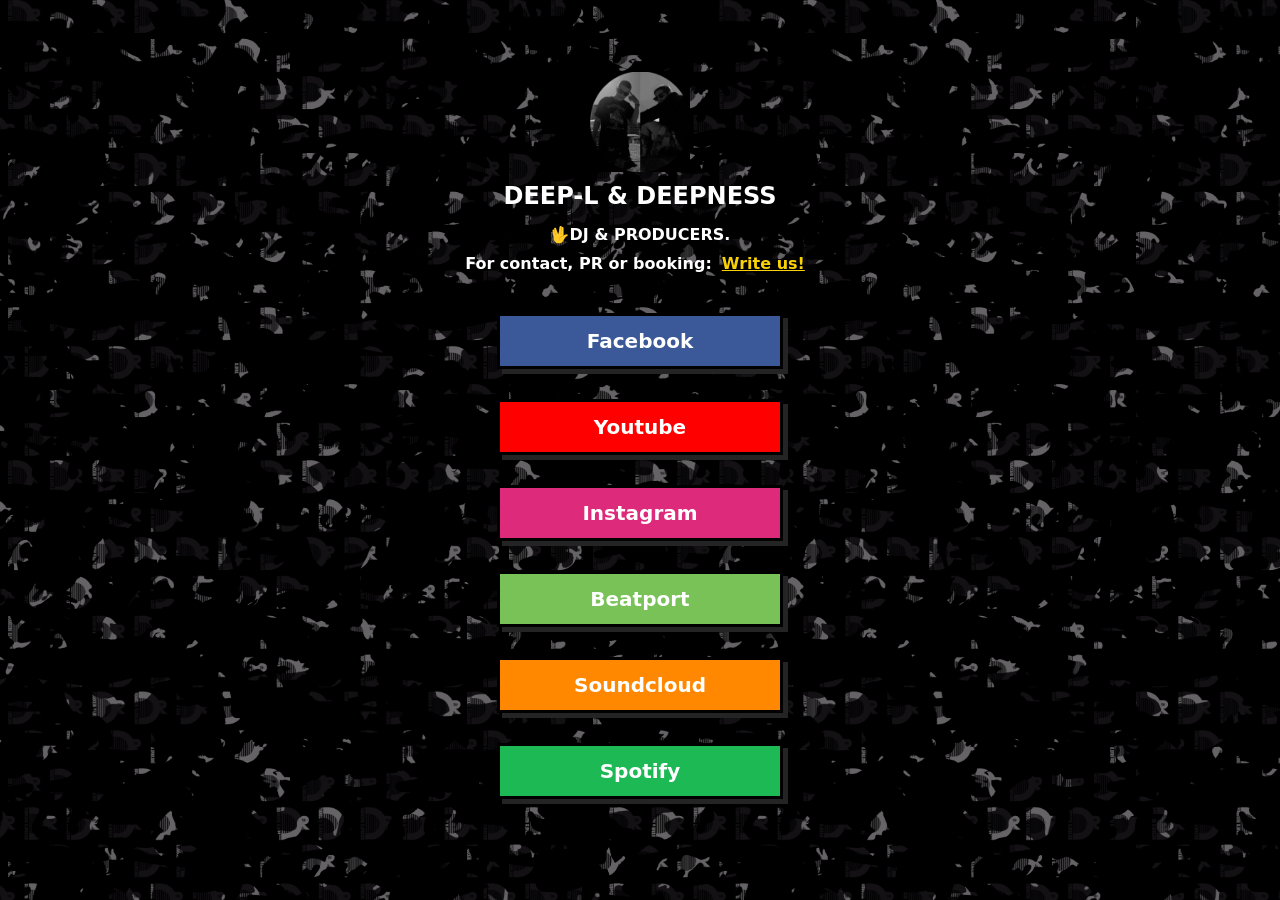
==== index.html @ 165899c6 "Update index.html" ====
<!DOCTYPE html>
<html lang="en">
<head>
  <meta charset="UTF-8">
  <meta http-equiv="X-UA-Compatible" content="IE=edge">
  <meta name="viewport" content="width=device-width, initial-scale=1.0">
  <meta name="description" content="Deep-L & Deepness - A briefcase full of deep dark.">
  <meta name="keywords" content="Deep-L & Deepness, dark progressive, deep dark progressive, progressive house, Distants Records, moshic, breeder, quivver, echomen, Way Out West, Steve Lawler, Satoshi Tomiie, Trendroid, John Creamer & Stephane , Lexicon Avenue, Phil k, Nugen, Luzon, Andrew K, Deep Dish, Thomas Penton, Mainline, Gary Dubbs, Jas, Weekend World, PQM, Prince Quick Mix, Martin Garcia, underground label, music for sick people album, the power back album, the beginning album, Blood sweat & tears album ">
  <meta name="author" content="Deep-L & Deepness">
  <link href="styles.css" rel="stylesheet"/>
  <title>DEEP-L & DEEPNESS</title>
  <link rel="icon" href="images/favicon.ico" type="image/x-icon">
</head>
<body>
  <main>
    <img src="./images/D+Dlogo.jpg" alt="profile" class="profile-image" />
    <h1 class="profile-name"><b>DEEP-L & DEEPNESS</b></h1>
    <p class="summary">🖖<b>DJ & PRODUCERS.</b> 
      <section class="about">
        <span class="about__title">For contact, PR or booking:</span>
        <ul class="about__list">
          <li><a href="mailto:info@distantsrecords.com"><b>Write us!</b></a></li>
      </section>
        <ul class="list-links2">
          <li><a href="https://www.facebook.com/deepldeepness" target="_blank">Facebook</a></li>
          <li><a href="https://www.youtube.com/DeepLandDeepness" target="_blank">Youtube</a></li>
          <li><a href="https://instagram.com/deepl&deepness/" target="_blank">Instagram</a></li>
          <li><a href="https://www.beatport.com/artist/deep-l-deepness/255630" target="_blank">Beatport</a></li>
          <li><a href="https://soundcloud.com/deepl-deepness/" target="_blank">Soundcloud</a></li> 
          <li><a href="https://open.spotify.com/intl-es/artist/1QDL7LPEvwzKPNEsZAOoVT" target="_blank">Spotify</a></li> 
  </main>
</body>
</html>
---- styles.css ----
:root {
  --title-color: #ffffff;
  --text-color: #ffffff;
  --text-color2: #f8d106;
  --text-color3: #000000;
  --box-color: #252424;
}

* {
  padding: 0;
  margin: 0;
}

body {
  background-image: url('images/DistantsRecords-Wallpaper.png');
  background-size: cover;
  background-repeat: no-repeat;
  background-position: center;
  font-family: system-ui, -apple-system, BlinkMacSystemFont, 'Segoe UI', Roboto, Oxygen, Ubuntu, Cantarell, 'Open Sans', 'Helvetica Neue', sans-serif;
}

main {
  display: flex;
  justify-content: center;
  align-items: center;
  flex-direction: column;
  width: calc(100% - 40px);
  min-height: calc(100vh - 40px);
  padding: 20px;
}

.profile-image {
  width: 100px;
  height: 100px;
  object-fit: cover;
}

.profile-name {
  margin-top: 10px;
  font-size: 24px;
  color: var(--title-color);
}

.summary {
  color: var(--text-color);
  font-weight: 100;
  margin-top: 15px;
  text-align: center;
}

.about {
  display: flex;
  margin-top: 10px;
}

.about__title {
  color: var(--title-color);
  font-weight: 600;
}
.about__list {
  display: flex;
  margin-left: 10px;
  list-style: none;
  font-weight: 100;
}

.about__list > li {
  margin-right: 10px;
}

.about__list > li > a {
  color: var(--text-color2);
  transition: all .3s;
}

.about__list > li:hover > a {
  color: rgb(255, 255, 255);
}

.list-links2 {
  margin-top: 40px;
  list-style: none;
}

.list-links2 > li {
  display: flex;
  justify-content: center;
  align-items: center;
  width: 280px;
  height: 50px;
  margin-bottom: 30px;
  border: 3px solid var(--text-color3);
  box-shadow: 5px 5px var(--box-color);
  cursor: pointer;
  transition: all .3s;
}

.list-links2 > li:nth-child(1) {
  background-color: #3b5998;
}
.list-links2 > li:nth-child(2) {
  background-color: #FF0000;
}
.list-links2 > li:nth-child(3) {
  background-color: #DD2A7B;
}
.list-links2 > li:nth-child(4) {
  background-color: #78C257;
}
.list-links2 > li:nth-child(5) {
  background-color: #ff8800;
}
.list-links2 > li:nth-child(6) {
  background-color: #1DB954;
}

.list-links2 > li > a {
  text-decoration: none;
  color: var(--title-color);
  font-weight: 700;
  font-size: 20px;
}

.list-links2 > li:hover {
  transform: translate(-5px, -5px);
}

@media screen and (max-width: 300px) {
  .list-links {
    width: 100%;
  }
  .list-links > li {
    width: 100%;
  }
}
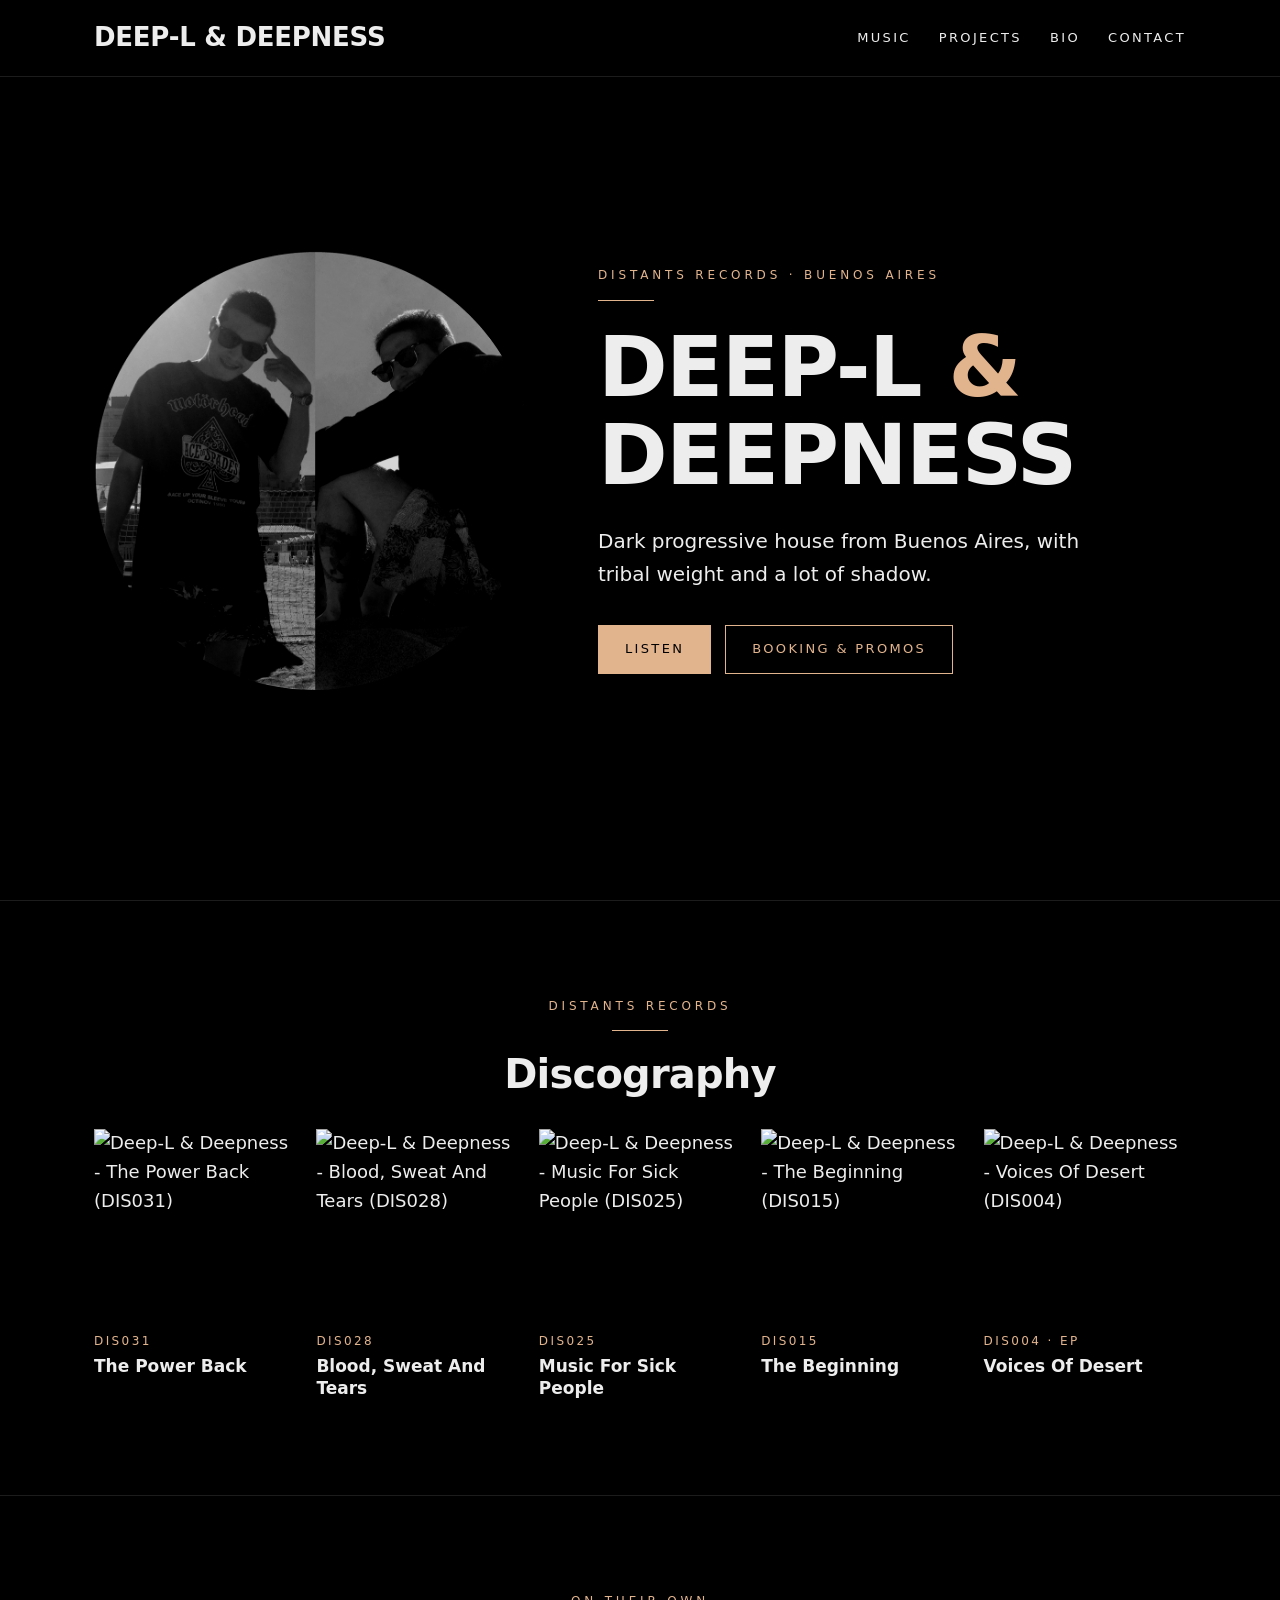
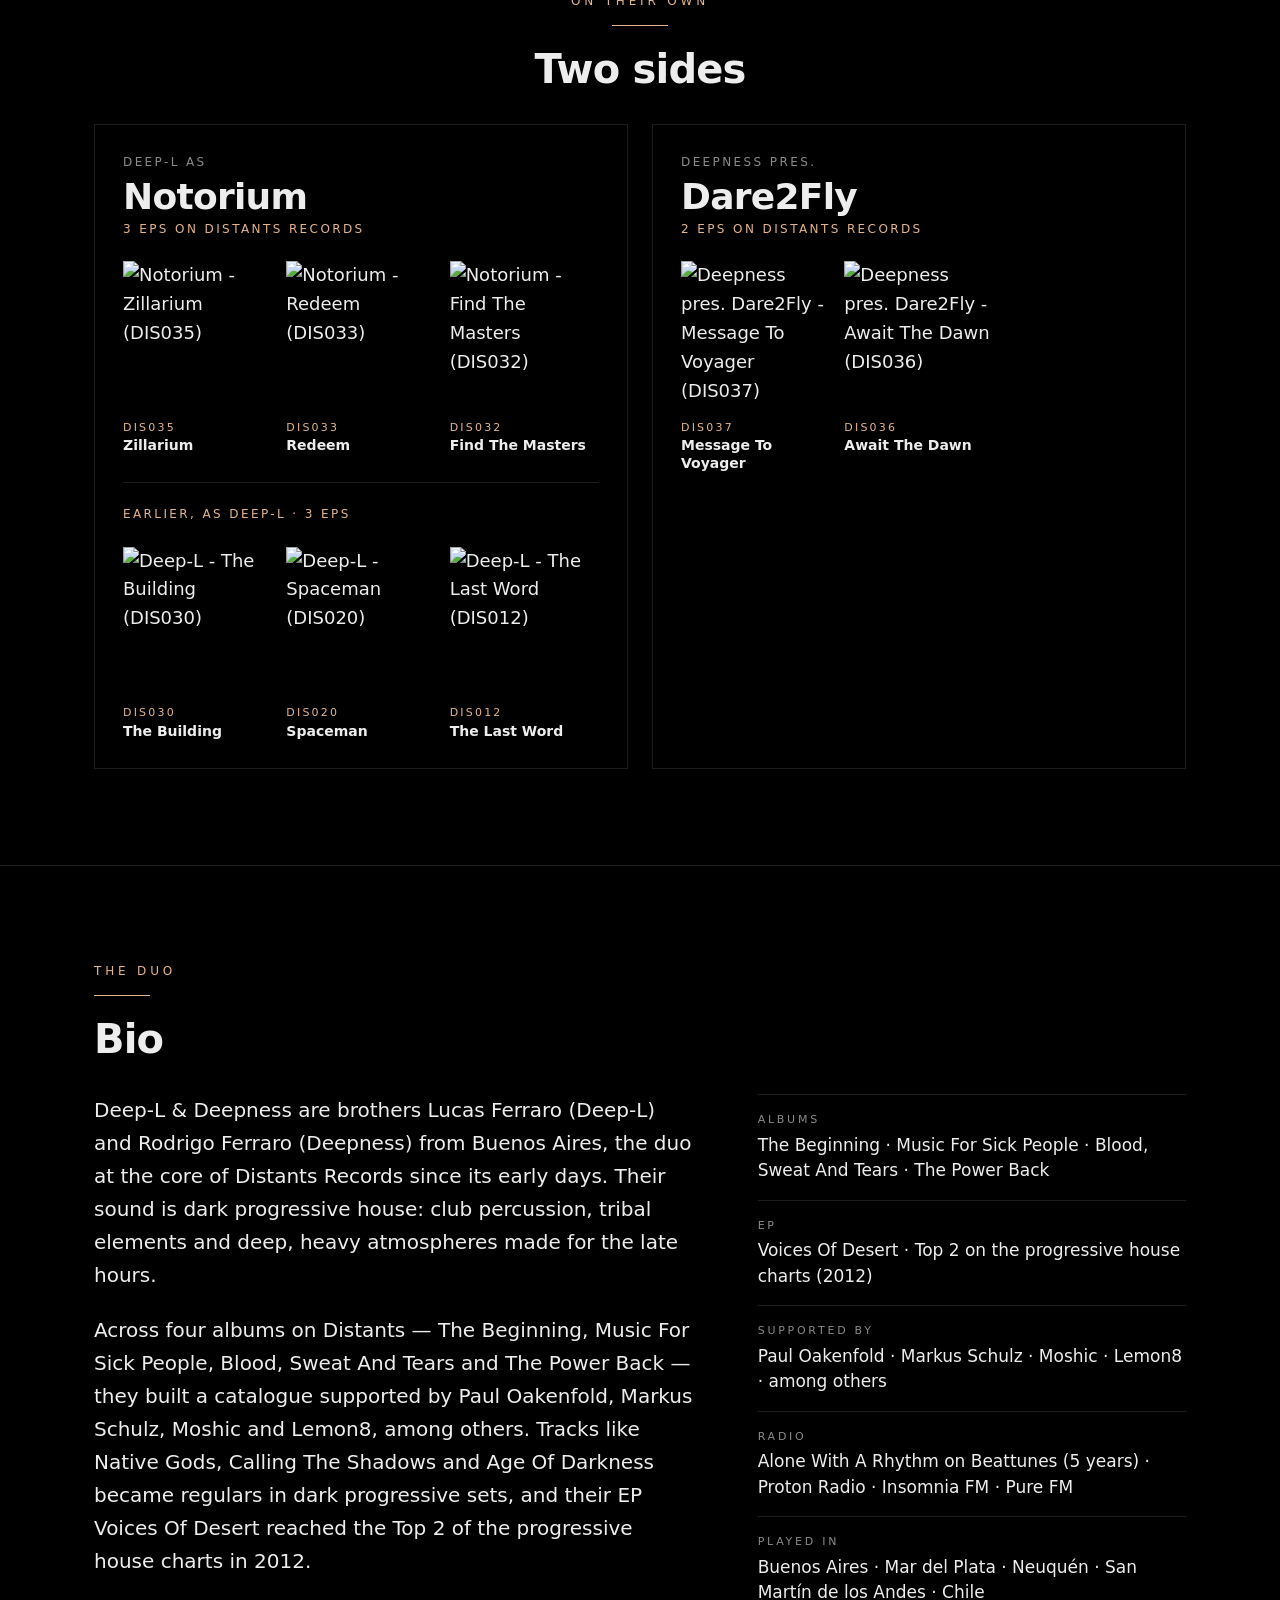
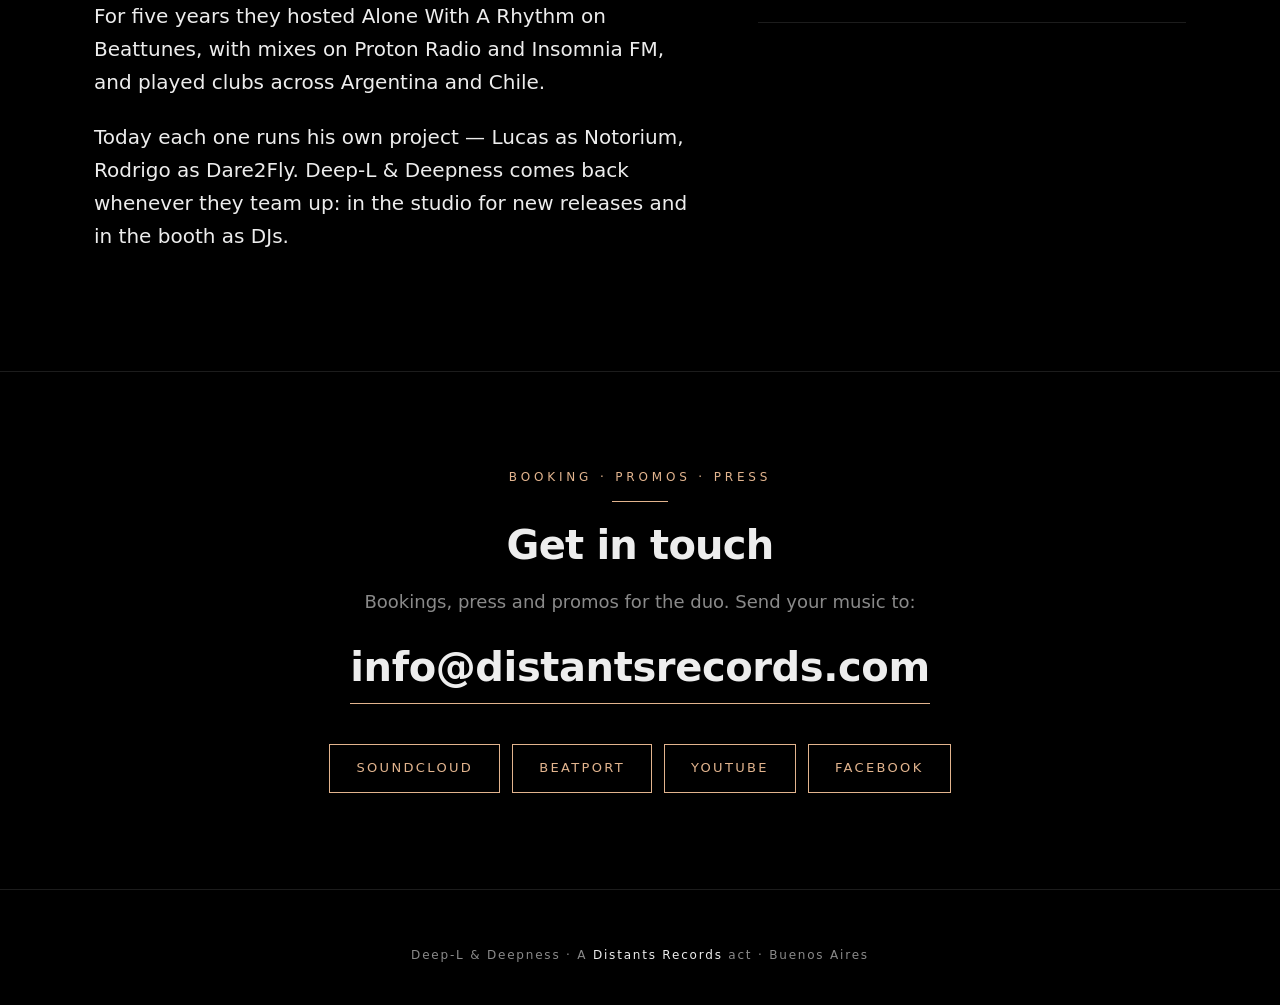
==== commit f4b32d51: "newsite2026" ====
--- a/index.html
+++ b/index.html
@@ -1,33 +1,332 @@
-<!DOCTYPE html>
-<html lang="en">
-<head>
-  <meta charset="UTF-8">
-  <meta http-equiv="X-UA-Compatible" content="IE=edge">
-  <meta name="viewport" content="width=device-width, initial-scale=1.0">
-  <meta name="description" content="Deep-L & Deepness - A briefcase full of deep dark.">
-  <meta name="keywords" content="Deep-L & Deepness, dark progressive, deep dark progressive, progressive house, Distants Records, moshic, breeder, quivver, echomen, Way Out West, Steve Lawler, Satoshi Tomiie, Trendroid, John Creamer & Stephane , Lexicon Avenue, Phil k, Nugen, Luzon, Andrew K, Deep Dish, Thomas Penton, Mainline, Gary Dubbs, Jas, Weekend World, PQM, Prince Quick Mix, Martin Garcia, underground label, music for sick people album, the power back album, the beginning album, Blood sweat & tears album ">
-  <meta name="author" content="Deep-L & Deepness">
-  <link href="styles.css" rel="stylesheet"/>
-  <title>DEEP-L & DEEPNESS</title>
-  <link rel="icon" href="images/favicon.ico" type="image/x-icon">
-</head>
-<body>
-  <main>
-    <img src="./images/D+Dlogo.jpg" alt="profile" class="profile-image" />
-    <h1 class="profile-name"><b>DEEP-L & DEEPNESS</b></h1>
-    <p class="summary">🖖<b>DJ & PRODUCERS.</b> 
-      <section class="about">
-        <span class="about__title">For contact, PR or booking:</span>
-        <ul class="about__list">
-          <li><a href="mailto:info@distantsrecords.com"><b>Write us!</b></a></li>
-      </section>
-        <ul class="list-links2">
-          <li><a href="https://www.facebook.com/deepldeepness" target="_blank">Facebook</a></li>
-          <li><a href="https://www.youtube.com/DeepLandDeepness" target="_blank">Youtube</a></li>
-          <li><a href="https://instagram.com/deepl&deepness/" target="_blank">Instagram</a></li>
-          <li><a href="https://www.beatport.com/artist/deep-l-deepness/255630" target="_blank">Beatport</a></li>
-          <li><a href="https://soundcloud.com/deepl-deepness/" target="_blank">Soundcloud</a></li> 
-          <li><a href="https://open.spotify.com/intl-es/artist/1QDL7LPEvwzKPNEsZAOoVT" target="_blank">Spotify</a></li> 
-  </main>
-</body>
-</html>
+<!DOCTYPE html>
+<html lang="en">
+<head>
+<meta charset="UTF-8">
+<meta name="viewport" content="width=device-width, initial-scale=1">
+<title>Deep-L &amp; Deepness &ndash; Dark progressive house from Buenos Aires</title>
+<meta name="description" content="Deep-L &amp; Deepness are brothers Lucas and Rodrigo Ferraro. Dark progressive house from Buenos Aires. Four albums on Distants Records. Booking: info@distantsrecords.com">
+<meta name="author" content="Deep-L &amp; Deepness">
+<link rel="canonical" href="https://dd.distantsrecords.com/">
+<meta name="robots" content="index, follow">
+<meta name="theme-color" content="#000000">
+<meta property="og:type" content="profile">
+<meta property="og:site_name" content="Deep-L &amp; Deepness">
+<meta property="og:title" content="Deep-L &amp; Deepness &ndash; Dark progressive house from Buenos Aires">
+<meta property="og:description" content="Brothers Lucas and Rodrigo Ferraro. Four albums on Distants Records.">
+<meta property="og:url" content="https://dd.distantsrecords.com/">
+<meta property="og:image" content="https://dd.distantsrecords.com/images/og-dd.jpg">
+<meta property="og:image:width" content="1200">
+<meta property="og:image:height" content="630">
+<meta name="twitter:card" content="summary_large_image">
+<link rel="icon" href="images/favicon.ico" type="image/x-icon">
+
+<!-- Google tag (gtag.js) -->
+<script async src="https://www.googletagmanager.com/gtag/js?id=G-Q81Y8JJ5DK"></script>
+<script>
+  window.dataLayer = window.dataLayer || [];
+  function gtag(){dataLayer.push(arguments);}
+  gtag('js', new Date());
+  gtag('config', 'G-Q81Y8JJ5DK');
+</script>
+<!-- Google Tag Manager -->
+<script>(function(w,d,s,l,i){w[l]=w[l]||[];w[l].push({'gtm.start':
+new Date().getTime(),event:'gtm.js'});var f=d.getElementsByTagName(s)[0],
+j=d.createElement(s),dl=l!='dataLayer'?'&l='+l:'';j.async=true;j.src=
+'https://www.googletagmanager.com/gtm.js?id='+i+dl;f.parentNode.insertBefore(j,f);
+})(window,document,'script','dataLayer','GTM-TT899DJW');</script>
+<!-- End Google Tag Manager -->
+
+<script type="application/ld+json">
+{
+ "@context": "https://schema.org",
+ "@type": "MusicGroup",
+ "@id": "https://dd.distantsrecords.com/#duo",
+ "name": "Deep-L & Deepness",
+ "url": "https://dd.distantsrecords.com/",
+ "image": "https://dd.distantsrecords.com/images/og-dd.jpg",
+ "genre": ["Progressive House", "Dark Progressive"],
+ "foundingLocation": {"@type": "Place", "name": "Buenos Aires, Argentina"},
+ "email": "info@distantsrecords.com",
+ "member": [
+  {"@type": "Person", "name": "Lucas Ferraro", "alternateName": ["Deep-L", "Notorium"]},
+  {"@type": "Person", "name": "Rodrigo Ferraro", "alternateName": ["Deepness", "Dare2Fly"]}
+ ],
+ "recordLabel": {"@type": "Organization", "name": "Distants Records", "url": "https://www.distantsrecords.com/"},
+ "album": [
+  {"@type": "MusicAlbum", "name": "The Power Back", "url": "https://distantsrecords.bandcamp.com/album/the-power-back"},
+  {"@type": "MusicAlbum", "name": "Blood, Sweat And Tears", "url": "https://distantsrecords.bandcamp.com/album/blood-sweat-and-tears"},
+  {"@type": "MusicAlbum", "name": "Music For Sick People", "url": "https://distantsrecords.bandcamp.com/album/music-for-sick-people"},
+  {"@type": "MusicAlbum", "name": "The Beginning", "url": "https://distantsrecords.bandcamp.com/album/the-beginning"},
+  {"@type": "MusicAlbum", "name": "Voices Of Desert", "albumReleaseType": "https://schema.org/EPRelease", "url": "https://distantsrecords.bandcamp.com/album/voices-of-desert"}
+ ],
+ "sameAs": [
+  "https://www.facebook.com/deepldeepness",
+  "https://www.youtube.com/deeplanddeepness",
+  "https://www.beatport.com/artist/deep-l-and-deepness/255630",
+  "https://soundcloud.com/deepl-deepness"
+ ]
+}
+</script>
+
+<style>
+@font-face{font-family:"Plain";src:url("https://www.distantsrecords.com/fonts/Plain-Light.woff2") format("woff2");font-weight:100 300;font-display:swap}
+@font-face{font-family:"Plain";src:url("https://www.distantsrecords.com/fonts/Plain-Regular.woff2") format("woff2");font-weight:400;font-display:swap}
+@font-face{font-family:"Plain";src:url("https://www.distantsrecords.com/fonts/Plain-Bold.woff2") format("woff2");font-weight:700;font-display:swap}
+:root{--bg:#000;--fg:#EDEDED;--kraft:#E2B48E;--gray:#8A8A8A;--line:#1c1c1c}
+*{box-sizing:border-box;margin:0;padding:0}
+html{scroll-behavior:smooth}
+body{background:var(--bg);color:var(--fg);font-family:"Plain",system-ui,-apple-system,"Segoe UI",Roboto,sans-serif;font-weight:300;font-size:18px;line-height:1.6;-webkit-font-smoothing:antialiased}
+a{color:inherit;text-decoration:none}
+img{display:block;max-width:100%;height:auto}
+.sr-only{position:absolute;width:1px;height:1px;overflow:hidden;clip:rect(0,0,0,0);white-space:nowrap}
+.wrap{max-width:1140px;margin:0 auto;padding:0 24px}
+a:focus-visible,button:focus-visible{outline:1px solid var(--kraft);outline-offset:4px}
+
+/* nav */
+nav{position:fixed;top:0;left:0;right:0;z-index:10;background:rgba(0,0,0,.92);backdrop-filter:blur(6px);border-bottom:1px solid var(--line)}
+nav .wrap{display:flex;align-items:center;justify-content:space-between;height:76px;gap:16px}
+.brand{font-weight:700;font-size:26px;letter-spacing:-.01em;white-space:nowrap}
+.nav-links{display:flex;gap:28px;font-size:13px;letter-spacing:.18em;text-transform:uppercase}
+.nav-links a{color:var(--fg);transition:color .2s}
+.nav-links a:hover{color:var(--kraft)}
+@media (max-width:640px){.nav-links{gap:16px;font-size:11px;letter-spacing:.14em}.brand{font-size:19px}}
+@media (max-width:420px){.nav-links a.hide-sm{display:none}.brand{font-size:17px}}
+
+/* type system */
+.meta{color:var(--kraft);font-size:12px;letter-spacing:.32em;text-transform:uppercase;margin:0 0 14px}
+.rule{height:1px;width:56px;background:var(--kraft);margin:0 0 22px}
+.center{text-align:center}.center .rule{margin-left:auto;margin-right:auto}
+h1,h2{font-weight:700;letter-spacing:-.02em;line-height:1.05;color:var(--fg)}
+h2{font-size:40px;margin:0 0 34px}
+@media (max-width:767px){.meta{font-size:10px;letter-spacing:.25em}h2{font-size:30px}body{font-size:17px}}
+
+section{padding:96px 0;border-top:1px solid var(--line)}
+@media (max-width:767px){section{padding:64px 0}}
+
+/* buttons */
+.btns{display:flex;gap:14px;flex-wrap:wrap}
+.btn{display:inline-block;border:1px solid var(--kraft);color:var(--kraft);font-size:13px;font-weight:400;letter-spacing:.18em;text-transform:uppercase;padding:13px 26px;transition:background .2s,color .2s,border-color .2s}
+.btn:hover,.btn:focus-visible{background:var(--kraft);color:#000}
+.btn.fill{background:var(--kraft);color:#000}
+.btn.fill:hover,.btn.fill:focus-visible{background:var(--fg);border-color:var(--fg)}
+
+/* hero */
+.hero{min-height:100vh;display:flex;align-items:center;padding:112px 0 72px;border-top:0}
+.hero .wrap{display:grid;grid-template-columns:minmax(0,440px) minmax(0,1fr);gap:64px;align-items:center}
+.hero-photo{width:100%;aspect-ratio:1;border-radius:50%;object-fit:cover;filter:grayscale(1) contrast(1.05)}
+.hero h1{font-size:clamp(44px,7vw,84px);text-transform:uppercase;margin:0 0 26px;text-wrap:balance}
+.hero h1 .amp{color:var(--kraft)}
+.lead{font-size:20px;line-height:1.65;max-width:520px;margin:0 0 34px}
+@media (max-width:860px){
+ .hero .wrap{grid-template-columns:1fr;gap:36px;text-align:center}
+ .hero-photo{max-width:300px;margin:0 auto}
+ .hero .rule{margin-left:auto;margin-right:auto}
+ .lead{margin-left:auto;margin-right:auto;font-size:17px}
+ .hero .btns{justify-content:center}
+}
+@media (max-width:575px){.hero .btn{width:100%;max-width:280px;text-align:center}}
+
+/* releases */
+.grid{display:grid;grid-template-columns:repeat(5,1fr);gap:20px}
+@media (max-width:991px){.grid{grid-template-columns:repeat(3,1fr)}}
+@media (max-width:640px){.grid{grid-template-columns:repeat(2,1fr)}}
+@media (max-width:420px){.grid{gap:14px}}
+.rel img{width:100%;aspect-ratio:1;object-fit:cover;transition:transform .25s}
+.rel:hover img{transform:translateY(-4px)}
+.rel-meta{border-top:1px solid var(--kraft);margin-top:12px;padding-top:10px}
+.rel-cat{display:block;color:var(--kraft);font-size:12px;letter-spacing:.2em}
+.rel-title{display:block;font-weight:700;font-size:17px;line-height:1.3;margin-top:4px}
+.rel:hover .rel-title{color:var(--kraft)}
+
+/* solo */
+.solo{display:grid;grid-template-columns:1fr 1fr;gap:24px}
+@media (max-width:860px){.solo{grid-template-columns:1fr}}
+.path{border:1px solid var(--line);padding:28px}
+.path .who{display:block;color:var(--gray);font-size:12px;letter-spacing:.2em;text-transform:uppercase}
+.path .name{font-weight:700;font-size:36px;line-height:1.05;letter-spacing:-.02em;margin:6px 0 4px}
+.path .count{color:var(--kraft);font-size:12px;letter-spacing:.2em;text-transform:uppercase;margin:0 0 22px}
+.minis{display:grid;grid-template-columns:repeat(3,1fr);gap:14px}
+.mini img{width:100%;aspect-ratio:1;object-fit:cover;transition:transform .25s}
+.mini:hover img{transform:translateY(-3px)}
+.mini-cat{display:block;color:var(--kraft);font-size:11px;letter-spacing:.2em;margin-top:8px}
+.mini-title{display:block;font-weight:700;font-size:14px;line-height:1.3}
+.mini:hover .mini-title{color:var(--kraft)}
+.path .count.sub{margin-top:28px;padding-top:22px;border-top:1px solid var(--line)}
+.also{text-align:center;color:var(--gray);font-size:16px;margin-top:32px}
+.also a{color:var(--fg);border-bottom:1px solid var(--kraft)}
+.also a:hover{color:var(--kraft)}
+@media (max-width:420px){.path{padding:20px}.path .name{font-size:28px}.minis{gap:10px}}
+
+/* bio */
+.bio-grid{display:grid;grid-template-columns:minmax(0,1.4fr) minmax(0,1fr);gap:64px}
+@media (max-width:860px){.bio-grid{grid-template-columns:1fr;gap:40px}}
+.bio p{font-size:20px;line-height:1.65;margin:0 0 22px}
+@media (max-width:767px){.bio p{font-size:17px}}
+.facts{list-style:none}
+.facts li{border-top:1px solid var(--line);padding:16px 0}
+.facts li:last-child{border-bottom:1px solid var(--line)}
+.facts span{display:block;color:var(--gray);font-size:11px;letter-spacing:.25em;text-transform:uppercase;margin-bottom:4px}
+.facts p{font-size:17px;line-height:1.5}
+
+/* booking */
+.contact-note{color:var(--gray);font-size:18px;margin:-12px 0 18px}
+.mail{display:inline-block;font-weight:700;font-size:clamp(24px,4vw,40px);letter-spacing:-.01em;border-bottom:1px solid var(--kraft);padding-bottom:4px;margin:0 0 40px;transition:color .2s}
+.mail:hover{color:var(--kraft)}
+.links{display:flex;flex-wrap:wrap;justify-content:center;gap:12px}
+
+footer{border-top:1px solid var(--line);padding:56px 0 40px;text-align:center}
+footer p{color:var(--gray);font-size:12px;letter-spacing:.15em}
+footer a{color:var(--fg)}
+footer a:hover{color:var(--kraft)}
+</style>
+</head>
+<body>
+<!-- Google Tag Manager (noscript) -->
+<noscript><iframe src="https://www.googletagmanager.com/ns.html?id=GTM-TT899DJW" height="0" width="0" style="display:none;visibility:hidden"></iframe></noscript>
+<!-- End Google Tag Manager (noscript) -->
+
+<nav>
+ <div class="wrap">
+  <a class="brand" href="#top">DEEP-L &amp; DEEPNESS</a>
+  <div class="nav-links">
+   <a href="#music">Music</a>
+   <a href="#solo" class="hide-sm">Projects</a>
+   <a href="#bio">Bio</a>
+   <a href="#booking">Contact</a>
+  </div>
+ </div>
+</nav>
+
+<main id="top">
+<section class="hero">
+ <div class="wrap">
+  <img class="hero-photo" src="images/D+Dlogo.jpg" alt="Deep-L and Deepness, brothers Lucas and Rodrigo Ferraro" width="959" height="960">
+  <div>
+   <p class="meta">Distants Records &middot; Buenos Aires</p>
+   <div class="rule"></div>
+   <h1>Deep-L <span class="amp">&amp;</span> Deepness</h1>
+   <p class="lead">Dark progressive house from Buenos Aires, with tribal weight and a lot of shadow.</p>
+   <div class="btns">
+    <a class="btn fill" href="#music">Listen</a>
+    <a class="btn" href="#booking">Booking &amp; promos</a>
+   </div>
+  </div>
+ </div>
+</section>
+
+<section id="music">
+ <div class="wrap">
+  <div class="center">
+   <p class="meta">Distants Records</p>
+   <div class="rule"></div>
+   <h2>Discography</h2>
+  </div>
+  <div class="grid">
+   <a class="rel" href="https://distantsrecords.bandcamp.com/album/the-power-back" target="_blank" rel="noopener">
+    <img src="https://www.distantsrecords.com/images/class/dis031.webp" alt="Deep-L &amp; Deepness - The Power Back (DIS031)" loading="lazy" width="650" height="650">
+    <span class="rel-meta"><span class="rel-cat">DIS031</span><span class="rel-title">The Power Back</span></span>
+   </a>
+   <a class="rel" href="https://distantsrecords.bandcamp.com/album/blood-sweat-and-tears" target="_blank" rel="noopener">
+    <img src="https://www.distantsrecords.com/images/class/dis028.webp" alt="Deep-L &amp; Deepness - Blood, Sweat And Tears (DIS028)" loading="lazy" width="650" height="650">
+    <span class="rel-meta"><span class="rel-cat">DIS028</span><span class="rel-title">Blood, Sweat And Tears</span></span>
+   </a>
+   <a class="rel" href="https://distantsrecords.bandcamp.com/album/music-for-sick-people" target="_blank" rel="noopener">
+    <img src="https://www.distantsrecords.com/images/class/dis025.webp" alt="Deep-L &amp; Deepness - Music For Sick People (DIS025)" loading="lazy" width="650" height="650">
+    <span class="rel-meta"><span class="rel-cat">DIS025</span><span class="rel-title">Music For Sick People</span></span>
+   </a>
+   <a class="rel" href="https://distantsrecords.bandcamp.com/album/the-beginning" target="_blank" rel="noopener">
+    <img src="https://www.distantsrecords.com/images/class/dis015.webp" alt="Deep-L &amp; Deepness - The Beginning (DIS015)" loading="lazy" width="650" height="650">
+    <span class="rel-meta"><span class="rel-cat">DIS015</span><span class="rel-title">The Beginning</span></span>
+   </a>
+   <a class="rel" href="https://distantsrecords.bandcamp.com/album/voices-of-desert" target="_blank" rel="noopener">
+    <img src="https://www.distantsrecords.com/images/class/dis004.webp" alt="Deep-L &amp; Deepness - Voices Of Desert (DIS004)" loading="lazy" width="650" height="650">
+    <span class="rel-meta"><span class="rel-cat">DIS004 &middot; EP</span><span class="rel-title">Voices Of Desert</span></span>
+   </a>
+  </div>
+ </div>
+</section>
+
+<section id="solo">
+ <div class="wrap">
+  <div class="center">
+   <p class="meta">On their own</p>
+   <div class="rule"></div>
+   <h2>Two sides</h2>
+  </div>
+  <div class="solo">
+   <div class="path">
+    <span class="who">Deep-L as</span>
+    <p class="name">Notorium</p>
+    <p class="count">3 EPs on Distants Records</p>
+    <div class="minis">
+     <a class="mini" href="https://distantsrecords.bandcamp.com/album/zillarium" target="_blank" rel="noopener"><img src="https://www.distantsrecords.com/images/class/dis035.webp" alt="Notorium - Zillarium (DIS035)" loading="lazy" width="200" height="200"><span class="mini-cat">DIS035</span><span class="mini-title">Zillarium</span></a>
+     <a class="mini" href="https://distantsrecords.bandcamp.com/album/redeem" target="_blank" rel="noopener"><img src="https://www.distantsrecords.com/images/class/dis033.webp" alt="Notorium - Redeem (DIS033)" loading="lazy" width="200" height="200"><span class="mini-cat">DIS033</span><span class="mini-title">Redeem</span></a>
+     <a class="mini" href="https://distantsrecords.bandcamp.com/album/find-the-masters" target="_blank" rel="noopener"><img src="https://www.distantsrecords.com/images/class/dis032.webp" alt="Notorium - Find The Masters (DIS032)" loading="lazy" width="200" height="200"><span class="mini-cat">DIS032</span><span class="mini-title">Find The Masters</span></a>
+    </div>
+    <p class="count sub">Earlier, as Deep-L &middot; 3 EPs</p>
+    <div class="minis">
+     <a class="mini" href="https://distantsrecords.bandcamp.com/album/the-building" target="_blank" rel="noopener"><img src="https://www.distantsrecords.com/images/class/dis030.webp" alt="Deep-L - The Building (DIS030)" loading="lazy" width="200" height="200"><span class="mini-cat">DIS030</span><span class="mini-title">The Building</span></a>
+     <a class="mini" href="https://distantsrecords.bandcamp.com/album/spaceman" target="_blank" rel="noopener"><img src="https://www.distantsrecords.com/images/class/dis020.webp" alt="Deep-L - Spaceman (DIS020)" loading="lazy" width="200" height="200"><span class="mini-cat">DIS020</span><span class="mini-title">Spaceman</span></a>
+     <a class="mini" href="https://distantsrecords.bandcamp.com/album/the-last-word" target="_blank" rel="noopener"><img src="https://www.distantsrecords.com/images/class/dis012.webp" alt="Deep-L - The Last Word (DIS012)" loading="lazy" width="200" height="200"><span class="mini-cat">DIS012</span><span class="mini-title">The Last Word</span></a>
+    </div>
+   </div>
+   <div class="path">
+    <span class="who">Deepness pres.</span>
+    <p class="name">Dare2Fly</p>
+    <p class="count">2 EPs on Distants Records</p>
+    <div class="minis">
+     <a class="mini" href="https://distantsrecords.bandcamp.com/album/message-the-voyager" target="_blank" rel="noopener"><img src="https://www.distantsrecords.com/images/class/dis037.webp" alt="Deepness pres. Dare2Fly - Message To Voyager (DIS037)" loading="lazy" width="200" height="200"><span class="mini-cat">DIS037</span><span class="mini-title">Message To Voyager</span></a>
+     <a class="mini" href="https://distantsrecords.bandcamp.com/album/await-the-dawn" target="_blank" rel="noopener"><img src="https://www.distantsrecords.com/images/class/dis036.webp" alt="Deepness pres. Dare2Fly - Await The Dawn (DIS036)" loading="lazy" width="200" height="200"><span class="mini-cat">DIS036</span><span class="mini-title">Await The Dawn</span></a>
+    </div>
+   </div>
+  </div>
+ </div>
+</section>
+
+<section id="bio">
+ <div class="wrap">
+  <p class="meta">The duo</p>
+  <div class="rule"></div>
+  <h2>Bio</h2>
+  <div class="bio-grid">
+   <div class="bio">
+    <p>Deep-L &amp; Deepness are brothers Lucas Ferraro (Deep-L) and Rodrigo Ferraro (Deepness) from Buenos Aires, the duo at the core of Distants Records since its early days. Their sound is dark progressive house: club percussion, tribal elements and deep, heavy atmospheres made for the late hours.</p>
+    <p>Across four albums on Distants &mdash; The Beginning, Music For Sick People, Blood, Sweat And Tears and The Power Back &mdash; they built a catalogue supported by Paul Oakenfold, Markus Schulz, Moshic and Lemon8, among others. Tracks like Native Gods, Calling The Shadows and Age Of Darkness became regulars in dark progressive sets, and their EP Voices Of Desert reached the Top 2 of the progressive house charts in 2012.</p>
+    <p>For five years they hosted Alone With A Rhythm on Beattunes, with mixes on Proton Radio and Insomnia FM, and played clubs across Argentina and Chile.</p>
+    <p>Today each one runs his own project &mdash; Lucas as Notorium, Rodrigo as Dare2Fly. Deep-L &amp; Deepness comes back whenever they team up: in the studio for new releases and in the booth as DJs.</p>
+   </div>
+   <ul class="facts">
+    <li><span>Albums</span><p>The Beginning &middot; Music For Sick People &middot; Blood, Sweat And Tears &middot; The Power Back</p></li>
+    <li><span>EP</span><p>Voices Of Desert &middot; Top 2 on the progressive house charts (2012)</p></li>
+    <li><span>Supported by</span><p>Paul Oakenfold &middot; Markus Schulz &middot; Moshic &middot; Lemon8 &middot; among others</p></li>
+    <li><span>Radio</span><p>Alone With A Rhythm on Beattunes (5 years) &middot; Proton Radio &middot; Insomnia FM &middot; Pure FM</p></li>
+    <li><span>Played in</span><p>Buenos Aires &middot; Mar del Plata &middot; Neuqu&eacute;n &middot; San Mart&iacute;n de los Andes &middot; Chile</p></li>
+   </ul>
+  </div>
+ </div>
+</section>
+
+<section id="booking">
+ <div class="wrap center">
+  <p class="meta">Booking &middot; Promos &middot; Press</p>
+  <div class="rule"></div>
+  <h2>Get in touch</h2>
+  <p class="contact-note">Bookings, press and promos for the duo. Send your music to:</p>
+  <a class="mail" href="mailto:info@distantsrecords.com">info@distantsrecords.com</a>
+  <div class="links">
+   <a class="btn" href="https://soundcloud.com/deepl-deepness" target="_blank" rel="noopener">SoundCloud</a>
+   <a class="btn" href="https://www.beatport.com/artist/deep-l-and-deepness/255630" target="_blank" rel="noopener">Beatport</a>
+   <a class="btn" href="https://www.youtube.com/deeplanddeepness" target="_blank" rel="noopener">YouTube</a>
+   <a class="btn" href="https://www.facebook.com/deepldeepness" target="_blank" rel="noopener">Facebook</a>
+  </div>
+ </div>
+</section>
+</main>
+
+<footer>
+ <div class="wrap">
+  <p>Deep-L &amp; Deepness &middot; A <a href="https://www.distantsrecords.com/">Distants Records</a> act &middot; Buenos Aires</p>
+ </div>
+</footer>
+</body>
+</html>
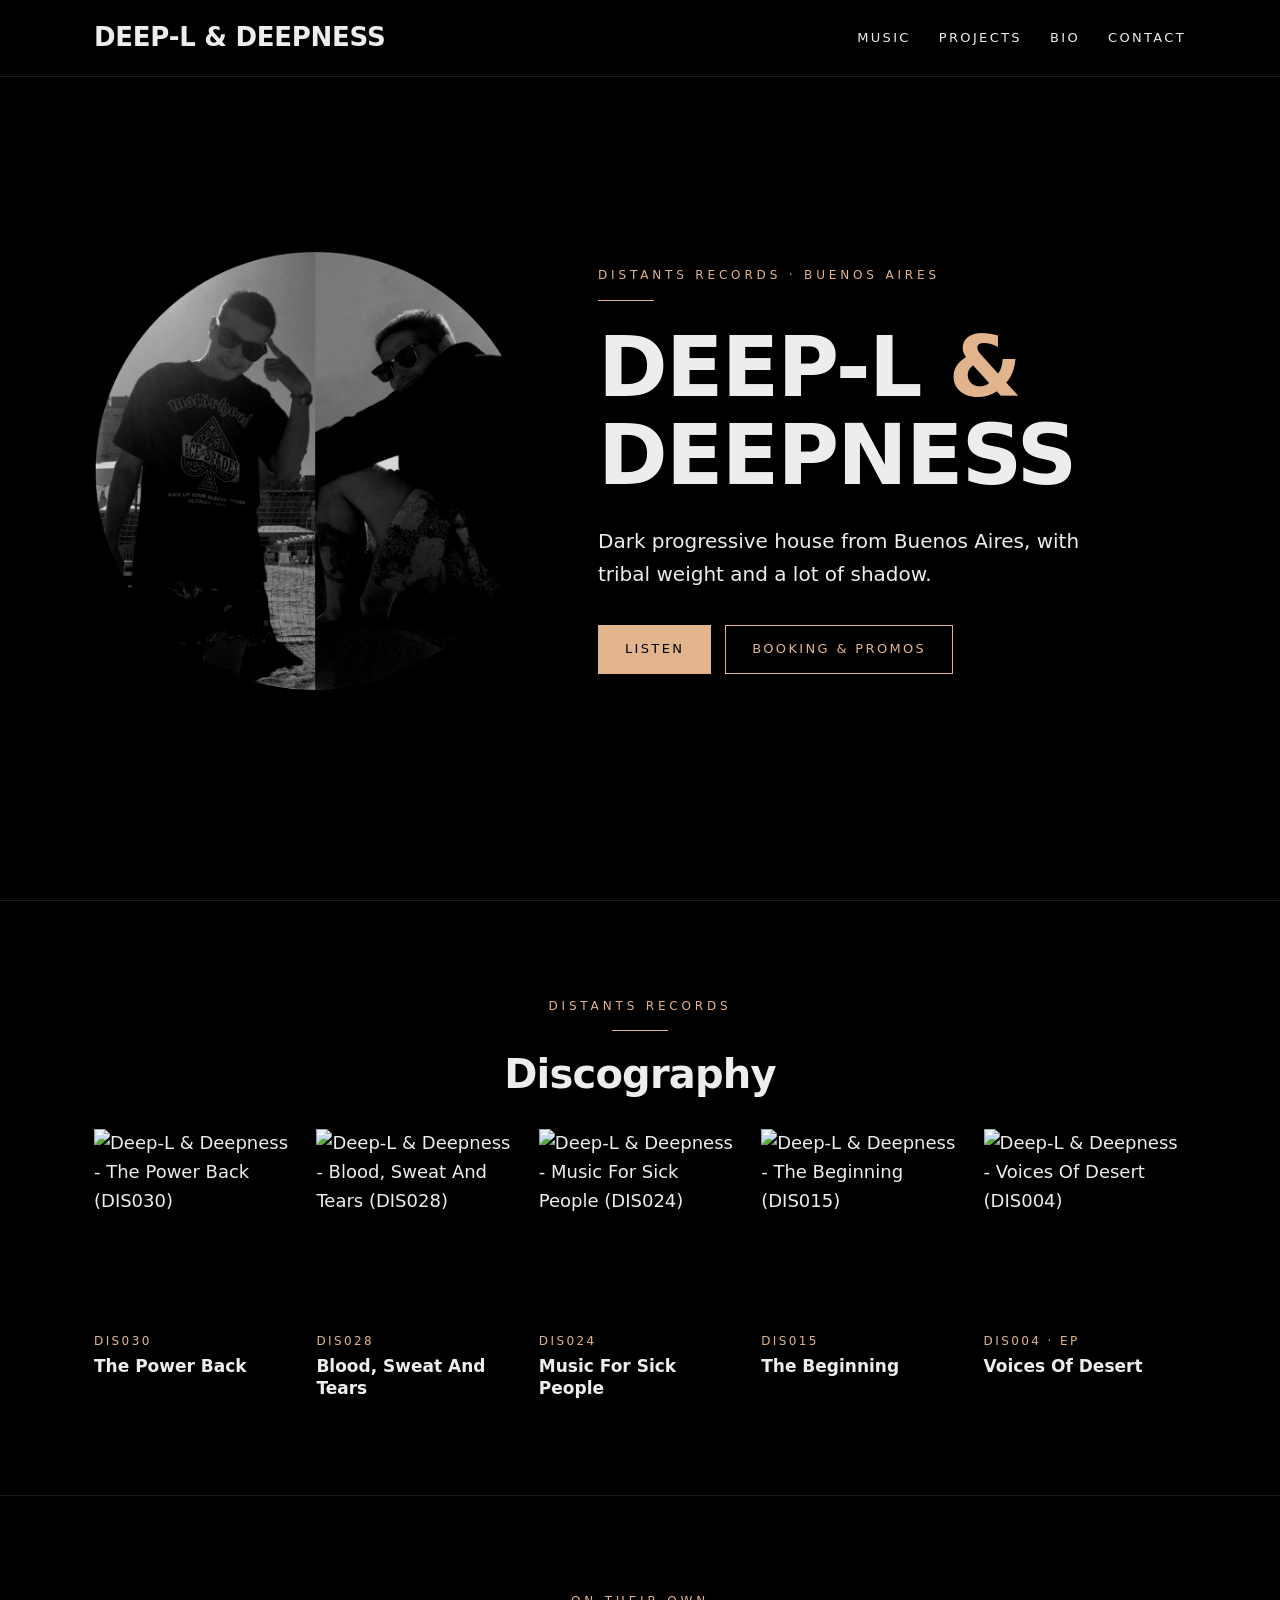
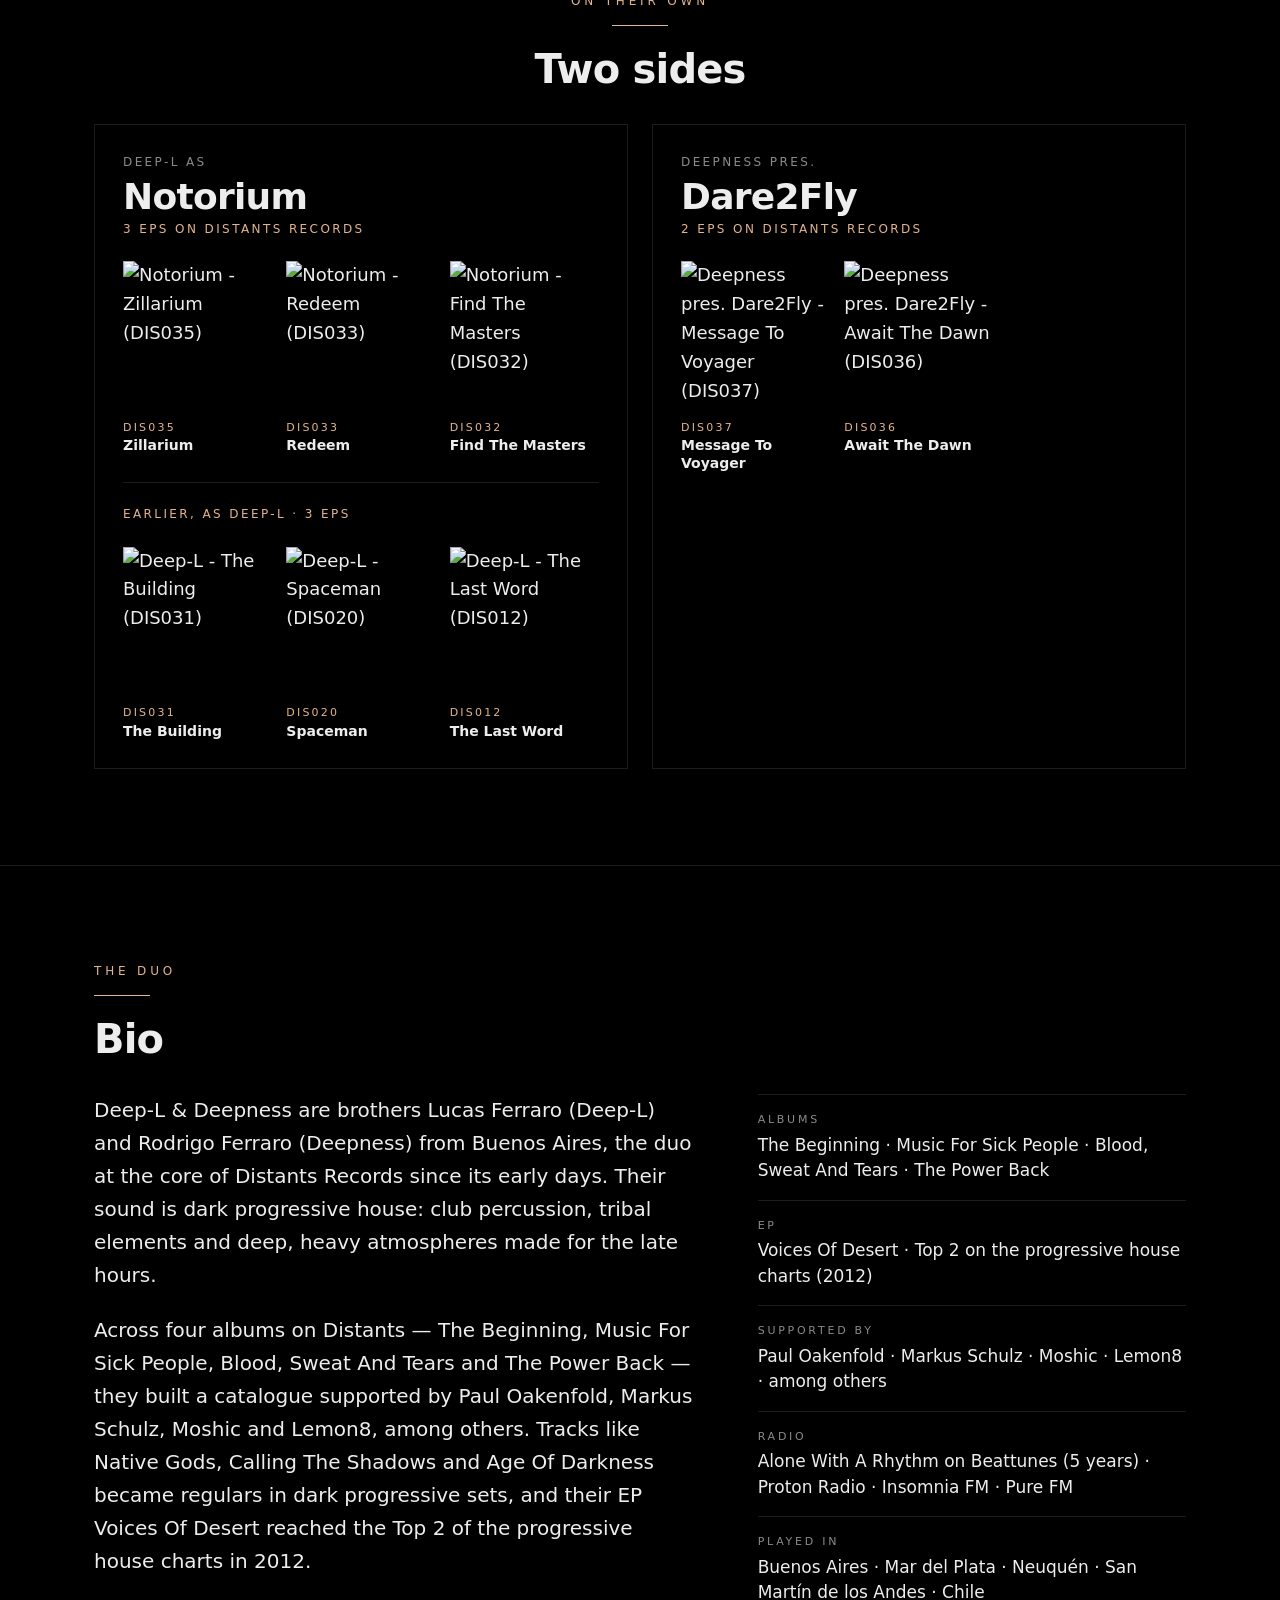
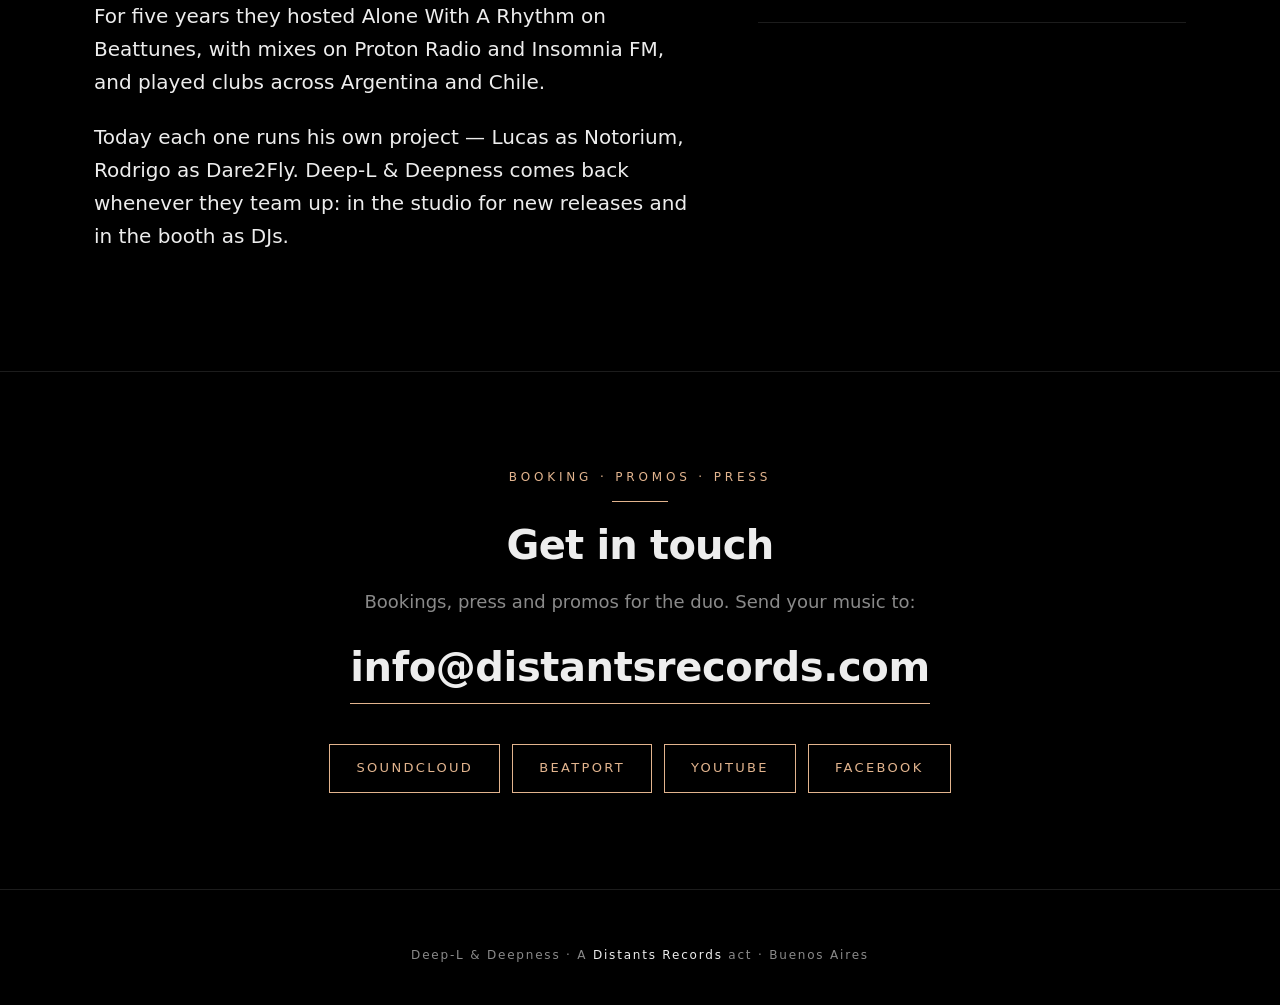
==== commit 63aa8e53: "Add files via upload" ====
--- a/index.html
+++ b/index.html
@@ -223,16 +223,16 @@
   </div>
   <div class="grid">
    <a class="rel" href="https://distantsrecords.bandcamp.com/album/the-power-back" target="_blank" rel="noopener">
-    <img src="https://www.distantsrecords.com/images/class/dis031.webp" alt="Deep-L &amp; Deepness - The Power Back (DIS031)" loading="lazy" width="650" height="650">
-    <span class="rel-meta"><span class="rel-cat">DIS031</span><span class="rel-title">The Power Back</span></span>
+    <img src="https://www.distantsrecords.com/images/class/dis031.webp" alt="Deep-L &amp; Deepness - The Power Back (DIS030)" loading="lazy" width="650" height="650">
+    <span class="rel-meta"><span class="rel-cat">DIS030</span><span class="rel-title">The Power Back</span></span>
    </a>
    <a class="rel" href="https://distantsrecords.bandcamp.com/album/blood-sweat-and-tears" target="_blank" rel="noopener">
     <img src="https://www.distantsrecords.com/images/class/dis028.webp" alt="Deep-L &amp; Deepness - Blood, Sweat And Tears (DIS028)" loading="lazy" width="650" height="650">
     <span class="rel-meta"><span class="rel-cat">DIS028</span><span class="rel-title">Blood, Sweat And Tears</span></span>
    </a>
    <a class="rel" href="https://distantsrecords.bandcamp.com/album/music-for-sick-people" target="_blank" rel="noopener">
-    <img src="https://www.distantsrecords.com/images/class/dis025.webp" alt="Deep-L &amp; Deepness - Music For Sick People (DIS025)" loading="lazy" width="650" height="650">
-    <span class="rel-meta"><span class="rel-cat">DIS025</span><span class="rel-title">Music For Sick People</span></span>
+    <img src="https://www.distantsrecords.com/images/class/dis025.webp" alt="Deep-L &amp; Deepness - Music For Sick People (DIS024)" loading="lazy" width="650" height="650">
+    <span class="rel-meta"><span class="rel-cat">DIS024</span><span class="rel-title">Music For Sick People</span></span>
    </a>
    <a class="rel" href="https://distantsrecords.bandcamp.com/album/the-beginning" target="_blank" rel="noopener">
     <img src="https://www.distantsrecords.com/images/class/dis015.webp" alt="Deep-L &amp; Deepness - The Beginning (DIS015)" loading="lazy" width="650" height="650">
@@ -265,7 +265,7 @@
     </div>
     <p class="count sub">Earlier, as Deep-L &middot; 3 EPs</p>
     <div class="minis">
-     <a class="mini" href="https://distantsrecords.bandcamp.com/album/the-building" target="_blank" rel="noopener"><img src="https://www.distantsrecords.com/images/class/dis030.webp" alt="Deep-L - The Building (DIS030)" loading="lazy" width="200" height="200"><span class="mini-cat">DIS030</span><span class="mini-title">The Building</span></a>
+     <a class="mini" href="https://distantsrecords.bandcamp.com/album/the-building" target="_blank" rel="noopener"><img src="https://www.distantsrecords.com/images/class/dis030.webp" alt="Deep-L - The Building (DIS031)" loading="lazy" width="200" height="200"><span class="mini-cat">DIS031</span><span class="mini-title">The Building</span></a>
      <a class="mini" href="https://distantsrecords.bandcamp.com/album/spaceman" target="_blank" rel="noopener"><img src="https://www.distantsrecords.com/images/class/dis020.webp" alt="Deep-L - Spaceman (DIS020)" loading="lazy" width="200" height="200"><span class="mini-cat">DIS020</span><span class="mini-title">Spaceman</span></a>
      <a class="mini" href="https://distantsrecords.bandcamp.com/album/the-last-word" target="_blank" rel="noopener"><img src="https://www.distantsrecords.com/images/class/dis012.webp" alt="Deep-L - The Last Word (DIS012)" loading="lazy" width="200" height="200"><span class="mini-cat">DIS012</span><span class="mini-title">The Last Word</span></a>
     </div>
